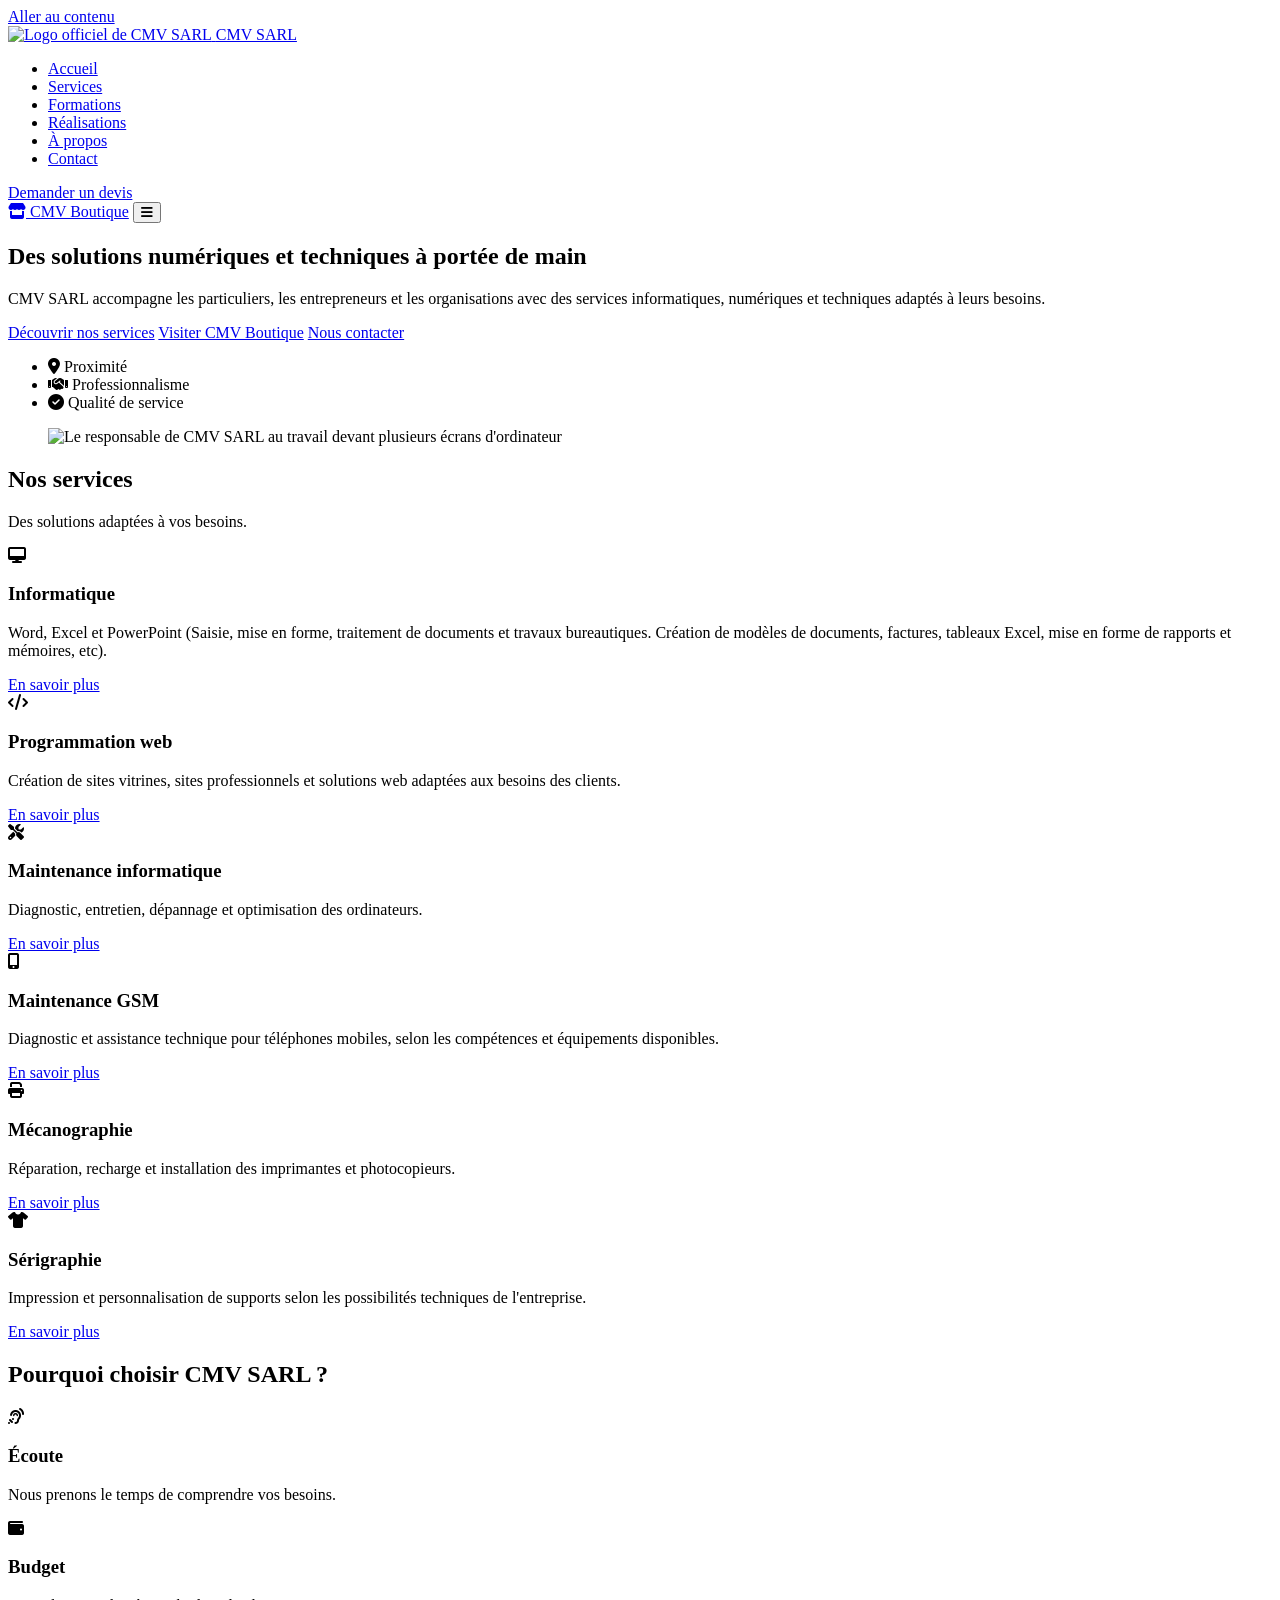
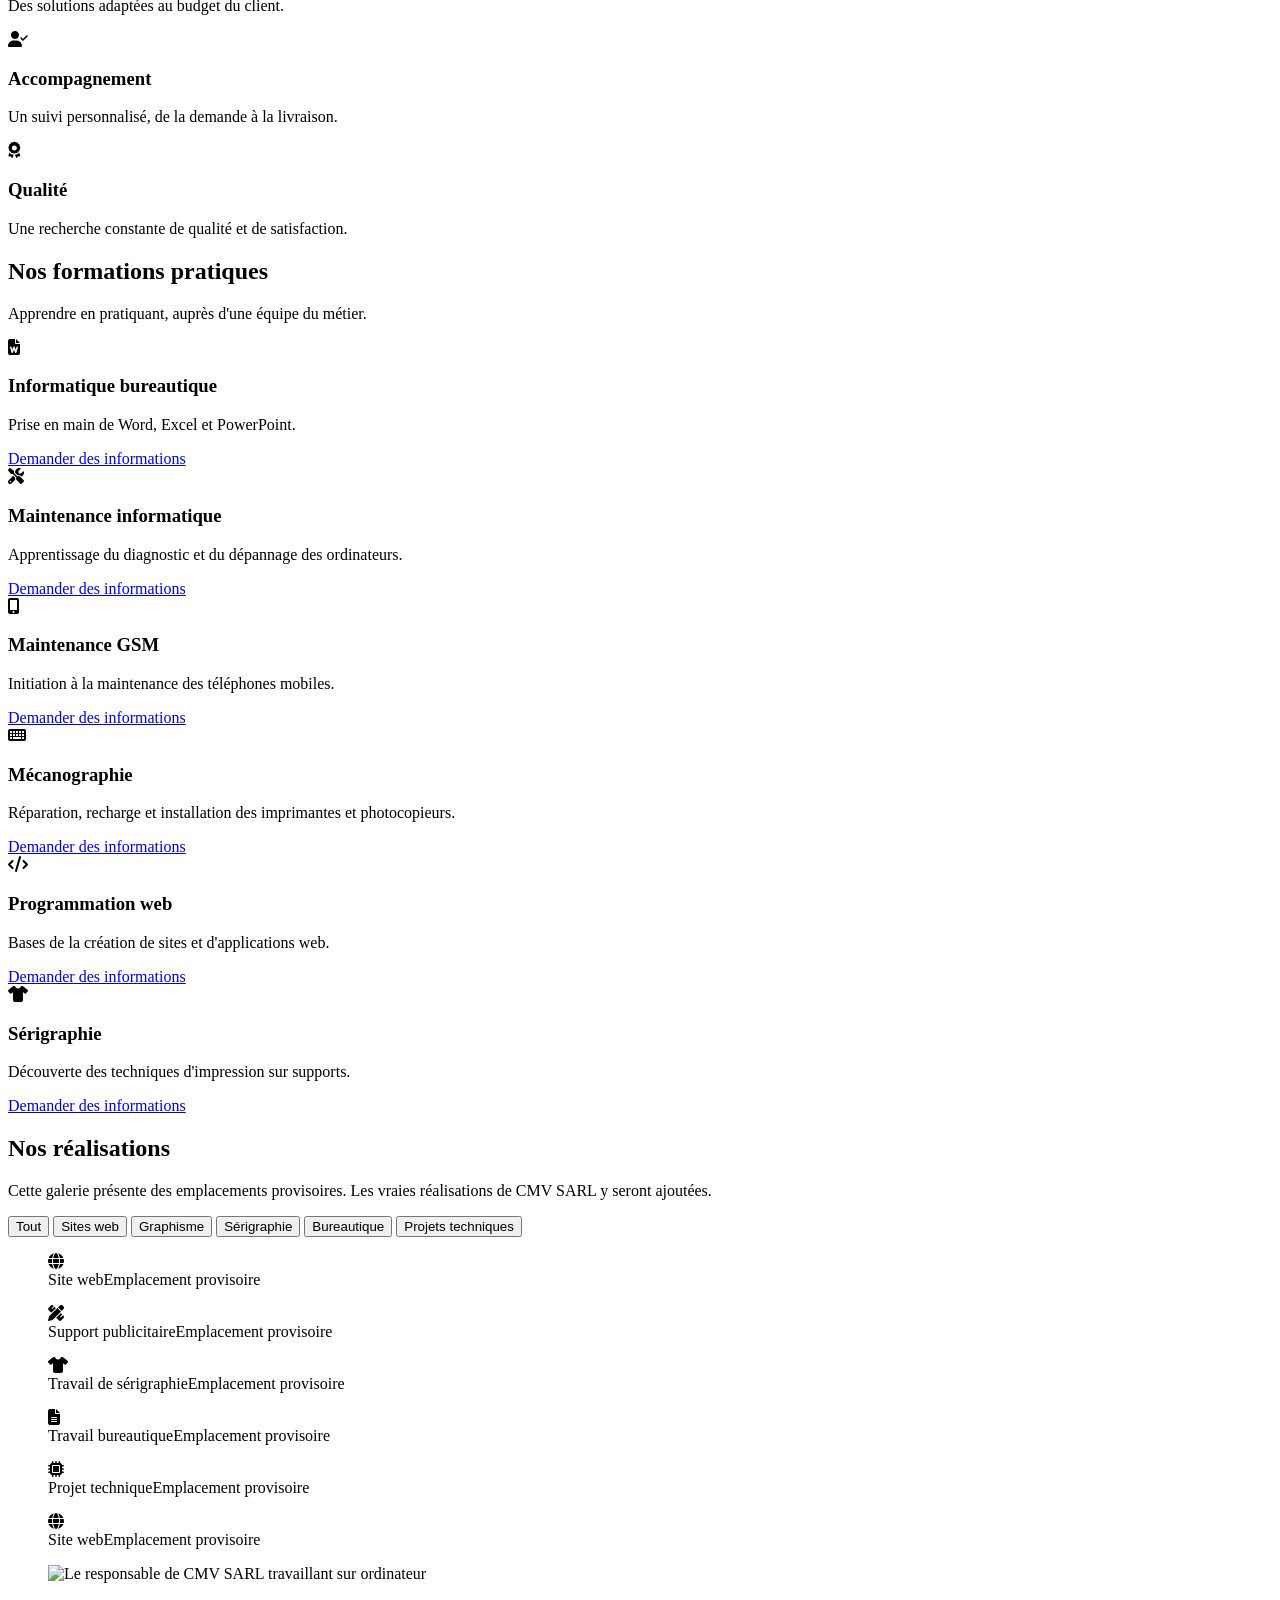
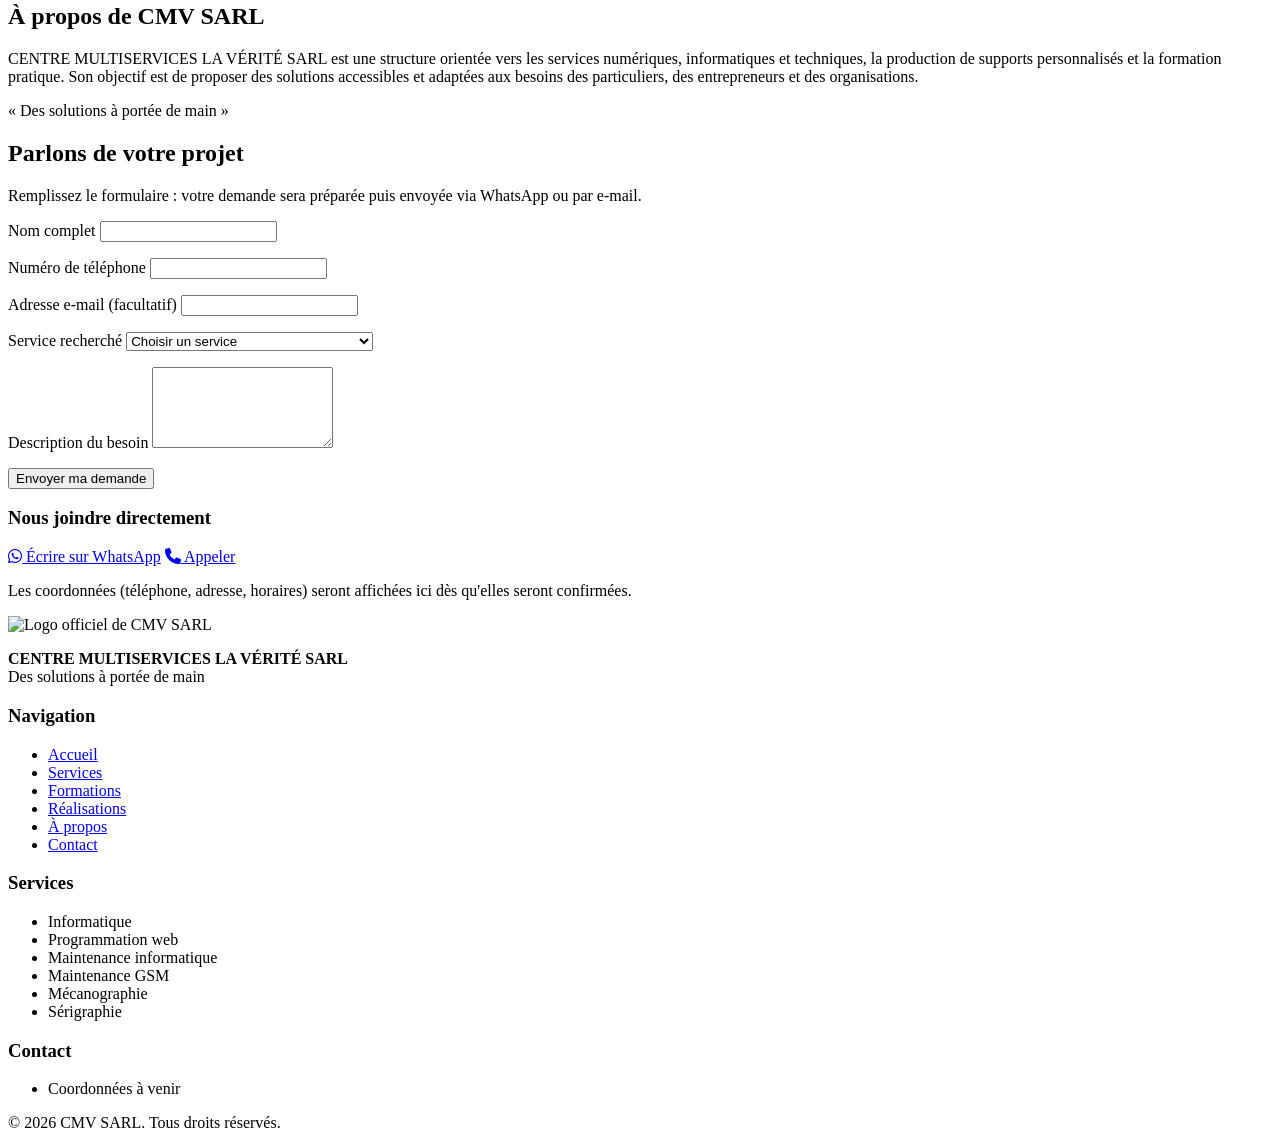
==== index.html @ c887f4c6 "Add files via upload" ====
<!DOCTYPE html>
<html lang="fr">
<head>
  <meta charset="UTF-8">
  <meta name="viewport" content="width=device-width, initial-scale=1">
  <title>CMV SARL – Services informatiques, numériques et formations pratiques</title>
  <meta name="description" content="CENTRE MULTISERVICES LA VÉRITÉ SARL (CMV SARL) : informatique, programmation web, maintenance informatique et GSM, mécanographie, sérigraphie et formations pratiques. Des solutions à portée de main.">
  <meta name="theme-color" content="#0b2a6f">
  <link rel="icon" type="image/png" href="assets/images/favicon.png">
  <link rel="preconnect" href="https://fonts.googleapis.com">
  <link rel="preconnect" href="https://fonts.gstatic.com" crossorigin>
  <link href="https://fonts.googleapis.com/css2?family=Poppins:wght@400;500;600;700&display=swap" rel="stylesheet">
  <link rel="stylesheet" href="https://cdnjs.cloudflare.com/ajax/libs/font-awesome/6.5.1/css/all.min.css">
  <link rel="stylesheet" href="assets/css/style.css">
</head>
<body>
  <a class="skip" href="#contenu">Aller au contenu</a>

  <header class="site-header" id="haut">
    <div class="container header-inner">
      <a class="brand" href="#accueil" aria-label="CMV SARL – Accueil">
        <img src="assets/images/logo-cmv-sarl-320.png" width="48" height="48" alt="Logo officiel de CMV SARL">
        <span>CMV SARL</span>
      </a>
      <nav id="nav" class="nav" aria-label="Navigation principale">
        <ul>
          <li><a href="#accueil">Accueil</a></li>
          <li><a href="#services">Services</a></li>
          <li><a href="#formations">Formations</a></li>
          <li><a href="#realisations">Réalisations</a></li>
          <li><a href="#apropos">À propos</a></li>
          <li><a href="#contact">Contact</a></li>
        </ul>
        <a class="btn btn-gold nav-cta" href="#contact" data-service="Autre">Demander un devis</a>
      </nav>
      <a class="btn btn-gold btn-boutique" href="boutique.html"><i class="fa-solid fa-store" aria-hidden="true"></i> CMV Boutique</a>
      <button class="menu-toggle" id="menuToggle" aria-expanded="false" aria-controls="nav" aria-label="Ouvrir le menu">
        <i class="fa-solid fa-bars" aria-hidden="true"></i>
      </button>
    </div>
  </header>

  <main id="contenu">
    <!-- ACCUEIL -->
    <section class="hero" id="accueil">
      <div class="container hero-grid">
        <div class="hero-text">
          <h1>Des solutions numériques et techniques à portée de main</h1>
          <p class="lead">CMV SARL accompagne les particuliers, les entrepreneurs et les organisations avec des services informatiques, numériques et techniques adaptés à leurs besoins.</p>
          <div class="btn-row">
            <a class="btn btn-gold" href="#services">Découvrir nos services</a>
            <a class="btn btn-outline-light" href="boutique.html">Visiter CMV Boutique</a>
            <a class="btn btn-outline-light" href="#contact">Nous contacter</a>
          </div>
          <ul class="hero-points">
            <li><i class="fa-solid fa-location-dot" aria-hidden="true"></i> Proximité</li>
            <li><i class="fa-solid fa-handshake" aria-hidden="true"></i> Professionnalisme</li>
            <li><i class="fa-solid fa-circle-check" aria-hidden="true"></i> Qualité de service</li>
          </ul>
        </div>
        <figure class="hero-photo">
          <img src="assets/images/responsable-cmv-sarl.jpg" width="2048" height="1184" alt="Le responsable de CMV SARL au travail devant plusieurs écrans d'ordinateur">
        </figure>
      </div>
    </section>

    <!-- SERVICES -->
    <section class="section" id="services">
      <div class="container">
        <div class="section-head">
          <h2>Nos services</h2>
          <p>Des solutions adaptées à vos besoins.</p>
        </div>
        <div class="grid grid-3">
          <article class="card">
            <i class="fa-solid fa-desktop icon" aria-hidden="true"></i>
            <h3>Informatique</h3>
            <p>Word, Excel et PowerPoint (Saisie, mise en forme, traitement de documents et travaux bureautiques. Création de modèles de documents, factures, tableaux Excel, mise en forme de rapports et mémoires, etc).</p>
            <a class="more" href="#contact" data-service="Informatique">En savoir plus</a>
          </article>
          <article class="card">
            <i class="fa-solid fa-code icon" aria-hidden="true"></i>
            <h3>Programmation web</h3>
            <p>Création de sites vitrines, sites professionnels et solutions web adaptées aux besoins des clients.</p>
            <a class="more" href="#contact" data-service="Programmation web">En savoir plus</a>
          </article>
          <article class="card">
            <i class="fa-solid fa-screwdriver-wrench icon" aria-hidden="true"></i>
            <h3>Maintenance informatique</h3>
            <p>Diagnostic, entretien, dépannage et optimisation des ordinateurs.</p>
            <a class="more" href="#contact" data-service="Maintenance informatique">En savoir plus</a>
          </article>
          <article class="card">
            <i class="fa-solid fa-mobile-screen-button icon" aria-hidden="true"></i>
            <h3>Maintenance GSM</h3>
            <p>Diagnostic et assistance technique pour téléphones mobiles, selon les compétences et équipements disponibles.</p>
            <a class="more" href="#contact" data-service="Maintenance GSM">En savoir plus</a>
          </article>
          <article class="card">
            <i class="fa-solid fa-print icon" aria-hidden="true"></i>
            <h3>Mécanographie</h3>
            <p>Réparation, recharge et installation des imprimantes et photocopieurs.</p>
            <a class="more" href="#contact" data-service="Mécanographie">En savoir plus</a>
          </article>
          <article class="card">
            <i class="fa-solid fa-shirt icon" aria-hidden="true"></i>
            <h3>Sérigraphie</h3>
            <p>Impression et personnalisation de supports selon les possibilités techniques de l'entreprise.</p>
            <a class="more" href="#contact" data-service="Sérigraphie">En savoir plus</a>
          </article>
        </div>
      </div>
    </section>

    <!-- POURQUOI -->
    <section class="section section-navy" id="pourquoi">
      <div class="container">
        <div class="section-head">
          <h2>Pourquoi choisir CMV SARL ?</h2>
        </div>
        <div class="grid grid-4">
          <div class="why"><i class="fa-solid fa-ear-listen" aria-hidden="true"></i><h3>Écoute</h3><p>Nous prenons le temps de comprendre vos besoins.</p></div>
          <div class="why"><i class="fa-solid fa-wallet" aria-hidden="true"></i><h3>Budget</h3><p>Des solutions adaptées au budget du client.</p></div>
          <div class="why"><i class="fa-solid fa-user-check" aria-hidden="true"></i><h3>Accompagnement</h3><p>Un suivi personnalisé, de la demande à la livraison.</p></div>
          <div class="why"><i class="fa-solid fa-award" aria-hidden="true"></i><h3>Qualité</h3><p>Une recherche constante de qualité et de satisfaction.</p></div>
        </div>
      </div>
    </section>

    <!-- FORMATIONS -->
    <section class="section" id="formations">
      <div class="container">
        <div class="section-head">
          <h2>Nos formations pratiques</h2>
          <p>Apprendre en pratiquant, auprès d'une équipe du métier.</p>
        </div>
        <div class="grid grid-3">
          <article class="card card-line">
            <i class="fa-solid fa-file-word icon" aria-hidden="true"></i>
            <h3>Informatique bureautique</h3>
            <p>Prise en main de Word, Excel et PowerPoint.</p>
            <a class="btn btn-sm" href="#contact" data-service="Formation : Informatique bureautique">Demander des informations</a>
          </article>
          <article class="card card-line">
            <i class="fa-solid fa-screwdriver-wrench icon" aria-hidden="true"></i>
            <h3>Maintenance informatique</h3>
            <p>Apprentissage du diagnostic et du dépannage des ordinateurs.</p>
            <a class="btn btn-sm" href="#contact" data-service="Formation : Maintenance informatique">Demander des informations</a>
          </article>
          <article class="card card-line">
            <i class="fa-solid fa-mobile-screen-button icon" aria-hidden="true"></i>
            <h3>Maintenance GSM</h3>
            <p>Initiation à la maintenance des téléphones mobiles.</p>
            <a class="btn btn-sm" href="#contact" data-service="Formation : Maintenance GSM">Demander des informations</a>
          </article>
          <article class="card card-line">
            <i class="fa-solid fa-keyboard icon" aria-hidden="true"></i>
            <h3>Mécanographie</h3>
            <p>Réparation, recharge et installation des imprimantes et photocopieurs.</p>
            <a class="btn btn-sm" href="#contact" data-service="Formation : Mécanographie">Demander des informations</a>
          </article>
          <article class="card card-line">
            <i class="fa-solid fa-code icon" aria-hidden="true"></i>
            <h3>Programmation web</h3>
            <p>Bases de la création de sites et d'applications web.</p>
            <a class="btn btn-sm" href="#contact" data-service="Formation : Programmation web">Demander des informations</a>
          </article>
          <article class="card card-line">
            <i class="fa-solid fa-shirt icon" aria-hidden="true"></i>
            <h3>Sérigraphie</h3>
            <p>Découverte des techniques d'impression sur supports.</p>
            <a class="btn btn-sm" href="#contact" data-service="Formation : Sérigraphie">Demander des informations</a>
          </article>
        </div>
      </div>
    </section>

    <!-- RÉALISATIONS -->
    <section class="section section-soft" id="realisations">
      <div class="container">
        <div class="section-head">
          <h2>Nos réalisations</h2>
          <p>Cette galerie présente des emplacements provisoires. Les vraies réalisations de CMV SARL y seront ajoutées.</p>
        </div>
        <div class="filters" role="group" aria-label="Filtrer les réalisations">
          <button class="filter is-active" data-filter="all" aria-pressed="true">Tout</button>
          <button class="filter" data-filter="web" aria-pressed="false">Sites web</button>
          <button class="filter" data-filter="graphisme" aria-pressed="false">Graphisme</button>
          <button class="filter" data-filter="serigraphie" aria-pressed="false">Sérigraphie</button>
          <button class="filter" data-filter="bureautique" aria-pressed="false">Bureautique</button>
          <button class="filter" data-filter="technique" aria-pressed="false">Projets techniques</button>
        </div>
        <div class="grid grid-3" id="gallery">
          <figure class="work" data-cat="web"><i class="fa-solid fa-globe" aria-hidden="true"></i><figcaption>Site web<span>Emplacement provisoire</span></figcaption></figure>
          <figure class="work" data-cat="graphisme"><i class="fa-solid fa-pen-ruler" aria-hidden="true"></i><figcaption>Support publicitaire<span>Emplacement provisoire</span></figcaption></figure>
          <figure class="work" data-cat="serigraphie"><i class="fa-solid fa-shirt" aria-hidden="true"></i><figcaption>Travail de sérigraphie<span>Emplacement provisoire</span></figcaption></figure>
          <figure class="work" data-cat="bureautique"><i class="fa-solid fa-file-lines" aria-hidden="true"></i><figcaption>Travail bureautique<span>Emplacement provisoire</span></figcaption></figure>
          <figure class="work" data-cat="technique"><i class="fa-solid fa-microchip" aria-hidden="true"></i><figcaption>Projet technique<span>Emplacement provisoire</span></figcaption></figure>
          <figure class="work" data-cat="web"><i class="fa-solid fa-globe" aria-hidden="true"></i><figcaption>Site web<span>Emplacement provisoire</span></figcaption></figure>
        </div>
      </div>
    </section>

    <!-- À PROPOS -->
    <section class="section" id="apropos">
      <div class="container about-grid">
        <figure class="about-photo">
          <img src="assets/images/responsable-cmv-sarl.jpg" width="2048" height="1184" loading="lazy" alt="Le responsable de CMV SARL travaillant sur ordinateur">
        </figure>
        <div>
          <h2>À propos de CMV SARL</h2>
          <p>CENTRE MULTISERVICES LA VÉRITÉ SARL est une structure orientée vers les services numériques, informatiques et techniques, la production de supports personnalisés et la formation pratique. Son objectif est de proposer des solutions accessibles et adaptées aux besoins des particuliers, des entrepreneurs et des organisations.</p>
          <p class="slogan">« Des solutions à portée de main »</p>
        </div>
      </div>
    </section>

    <!-- CONTACT -->
    <section class="section section-soft" id="contact">
      <div class="container">
        <div class="section-head">
          <h2>Parlons de votre projet</h2>
          <p>Remplissez le formulaire : votre demande sera préparée puis envoyée via WhatsApp ou par e-mail.</p>
        </div>
        <div class="contact-grid">
          <form id="contactForm" class="form" novalidate>
            <div class="field">
              <label for="nom">Nom complet</label>
              <input id="nom" name="nom" type="text" autocomplete="name" required>
              <p class="error" id="err-nom" role="alert"></p>
            </div>
            <div class="field">
              <label for="tel">Numéro de téléphone</label>
              <input id="tel" name="tel" type="tel" autocomplete="tel" inputmode="tel" required>
              <p class="error" id="err-tel" role="alert"></p>
            </div>
            <div class="field">
              <label for="email">Adresse e-mail (facultatif)</label>
              <input id="email" name="email" type="email" autocomplete="email">
              <p class="error" id="err-email" role="alert"></p>
            </div>
            <div class="field">
              <label for="service">Service recherché</label>
              <select id="service" name="service" required>
                <option value="">Choisir un service</option>
                <option>Informatique</option>
                <option>Programmation web</option>
                <option>Maintenance informatique</option>
                <option>Maintenance GSM</option>
                <option>Mécanographie</option>
                <option>Sérigraphie</option>
                <option>Formation : Informatique bureautique</option>
                <option>Formation : Maintenance informatique</option>
                <option>Formation : Maintenance GSM</option>
                <option>Formation : Mécanographie</option>
                <option>Formation : Programmation web</option>
                <option>Formation : Sérigraphie</option>
                <option>Boutique : question sur un produit</option>
                <option>Autre</option>
              </select>
              <p class="error" id="err-service" role="alert"></p>
            </div>
            <div class="field">
              <label for="besoin">Description du besoin</label>
              <textarea id="besoin" name="besoin" rows="5" required></textarea>
              <p class="error" id="err-besoin" role="alert"></p>
            </div>
            <button class="btn btn-gold" type="submit">Envoyer ma demande</button>
            <p class="form-status" id="formStatus" role="status" aria-live="polite"></p>
          </form>

          <aside class="contact-info">
            <h3>Nous joindre directement</h3>
            <a class="btn btn-whatsapp" id="whatsappBtn" href="#contact"><i class="fa-brands fa-whatsapp" aria-hidden="true"></i> Écrire sur WhatsApp</a>
            <a class="btn btn-outline" id="phoneBtn" href="#contact"><i class="fa-solid fa-phone" aria-hidden="true"></i> Appeler</a>
            <ul class="info-list" id="infoList">
              <li id="addressItem" hidden><i class="fa-solid fa-location-dot" aria-hidden="true"></i> <span></span></li>
              <li id="hoursItem" hidden><i class="fa-regular fa-clock" aria-hidden="true"></i> <span></span></li>
              <li id="emailItem" hidden><i class="fa-regular fa-envelope" aria-hidden="true"></i> <a href="#contact"></a></li>
            </ul>
            <p class="note" id="contactNote">Les coordonnées (téléphone, adresse, horaires) seront affichées ici dès qu'elles seront confirmées.</p>
          </aside>
        </div>
      </div>
    </section>
  </main>

  <footer class="site-footer">
    <div class="container footer-grid">
      <div class="footer-brand">
        <img src="assets/images/logo-cmv-sarl-320.png" width="96" height="96" loading="lazy" alt="Logo officiel de CMV SARL">
        <p><strong>CENTRE MULTISERVICES LA VÉRITÉ SARL</strong><br>Des solutions à portée de main</p>
      </div>
      <div>
        <h3>Navigation</h3>
        <ul>
          <li><a href="#accueil">Accueil</a></li>
          <li><a href="#services">Services</a></li>
          <li><a href="#formations">Formations</a></li>
          <li><a href="#realisations">Réalisations</a></li>
          <li><a href="#apropos">À propos</a></li>
          <li><a href="#contact">Contact</a></li>
        </ul>
      </div>
      <div>
        <h3>Services</h3>
        <ul>
          <li>Informatique</li>
          <li>Programmation web</li>
          <li>Maintenance informatique</li>
          <li>Maintenance GSM</li>
          <li>Mécanographie</li>
          <li>Sérigraphie</li>
        </ul>
      </div>
      <div>
        <h3>Contact</h3>
        <ul id="footerContact">
          <li>Coordonnées à venir</li>
        </ul>
        <div class="socials" id="socials"></div>
      </div>
    </div>
    <div class="container footer-bottom">
      <p>© <span id="year">2026</span> CMV SARL. Tous droits réservés.</p>
      <p class="legal" id="legalLinks"></p>
    </div>
  </footer>

  <script src="assets/js/config.js"></script>
  <script src="assets/js/main.js"></script>
</body>
</html>
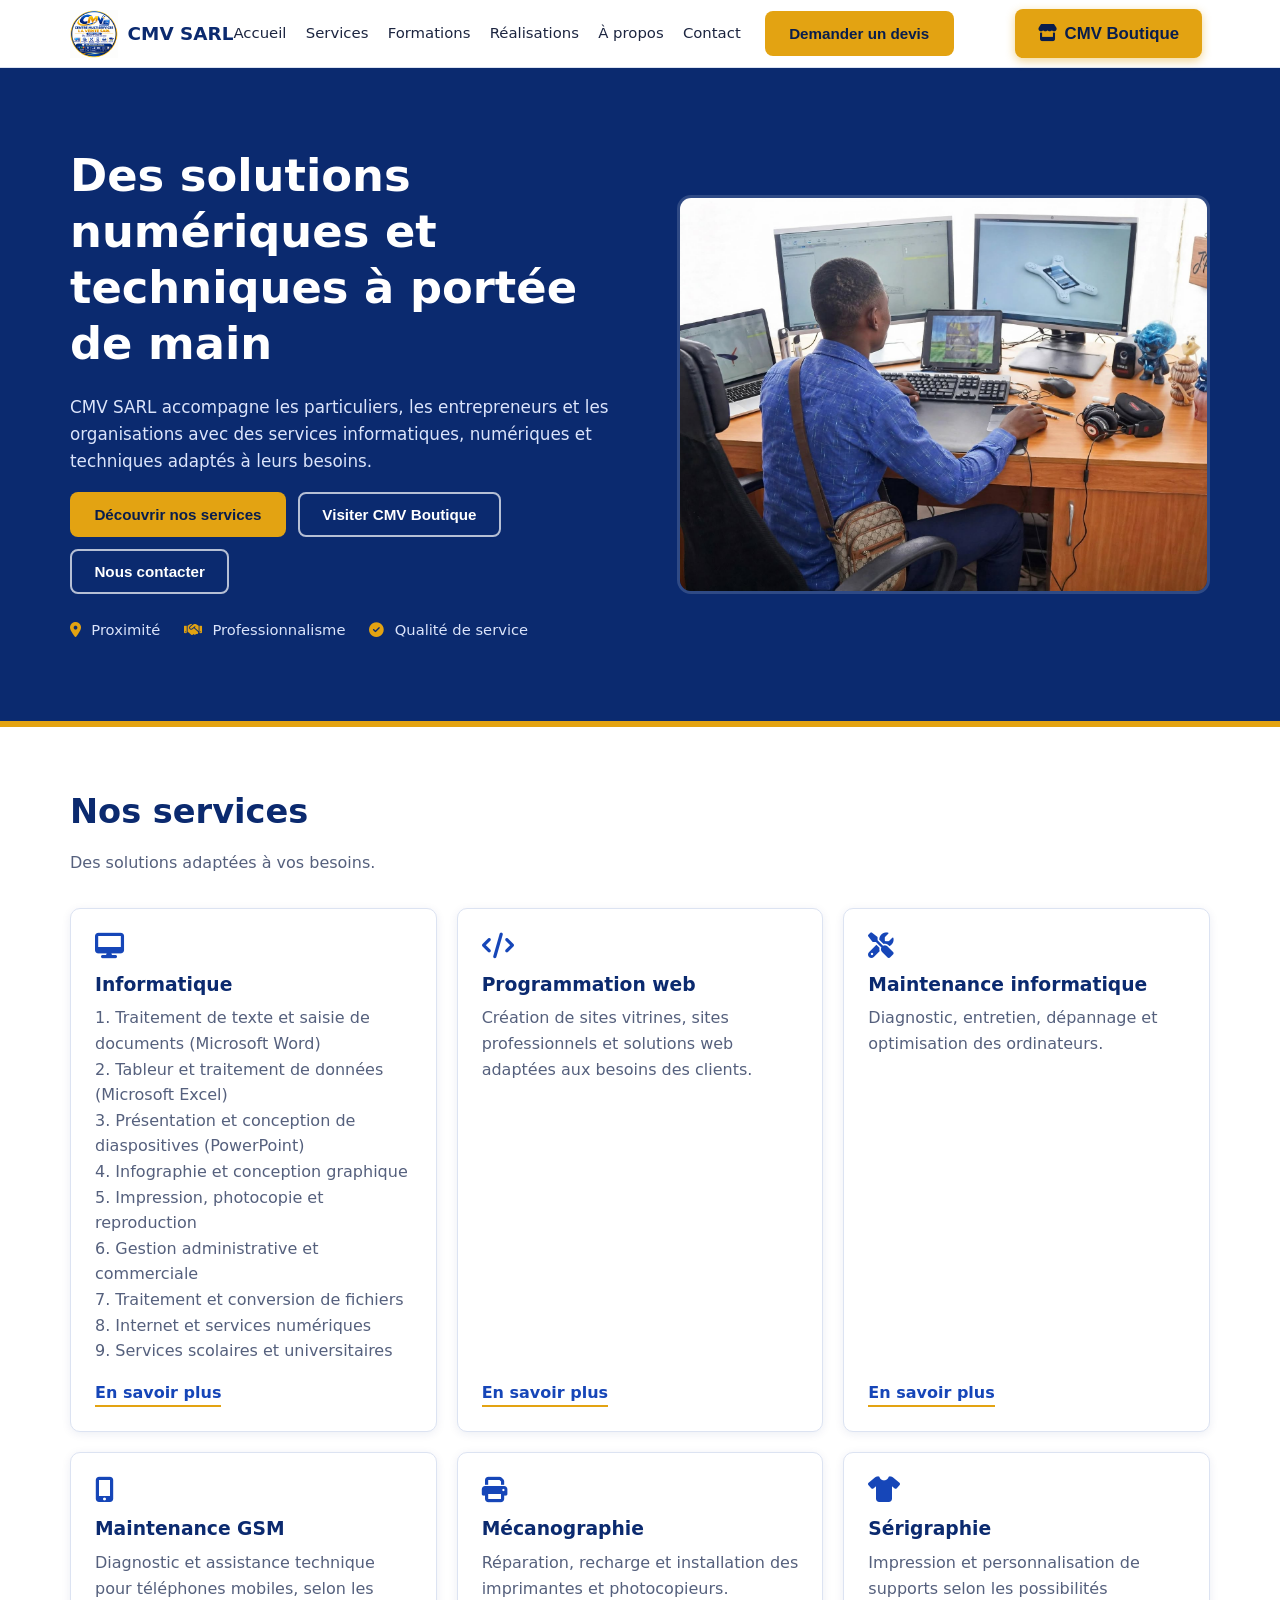
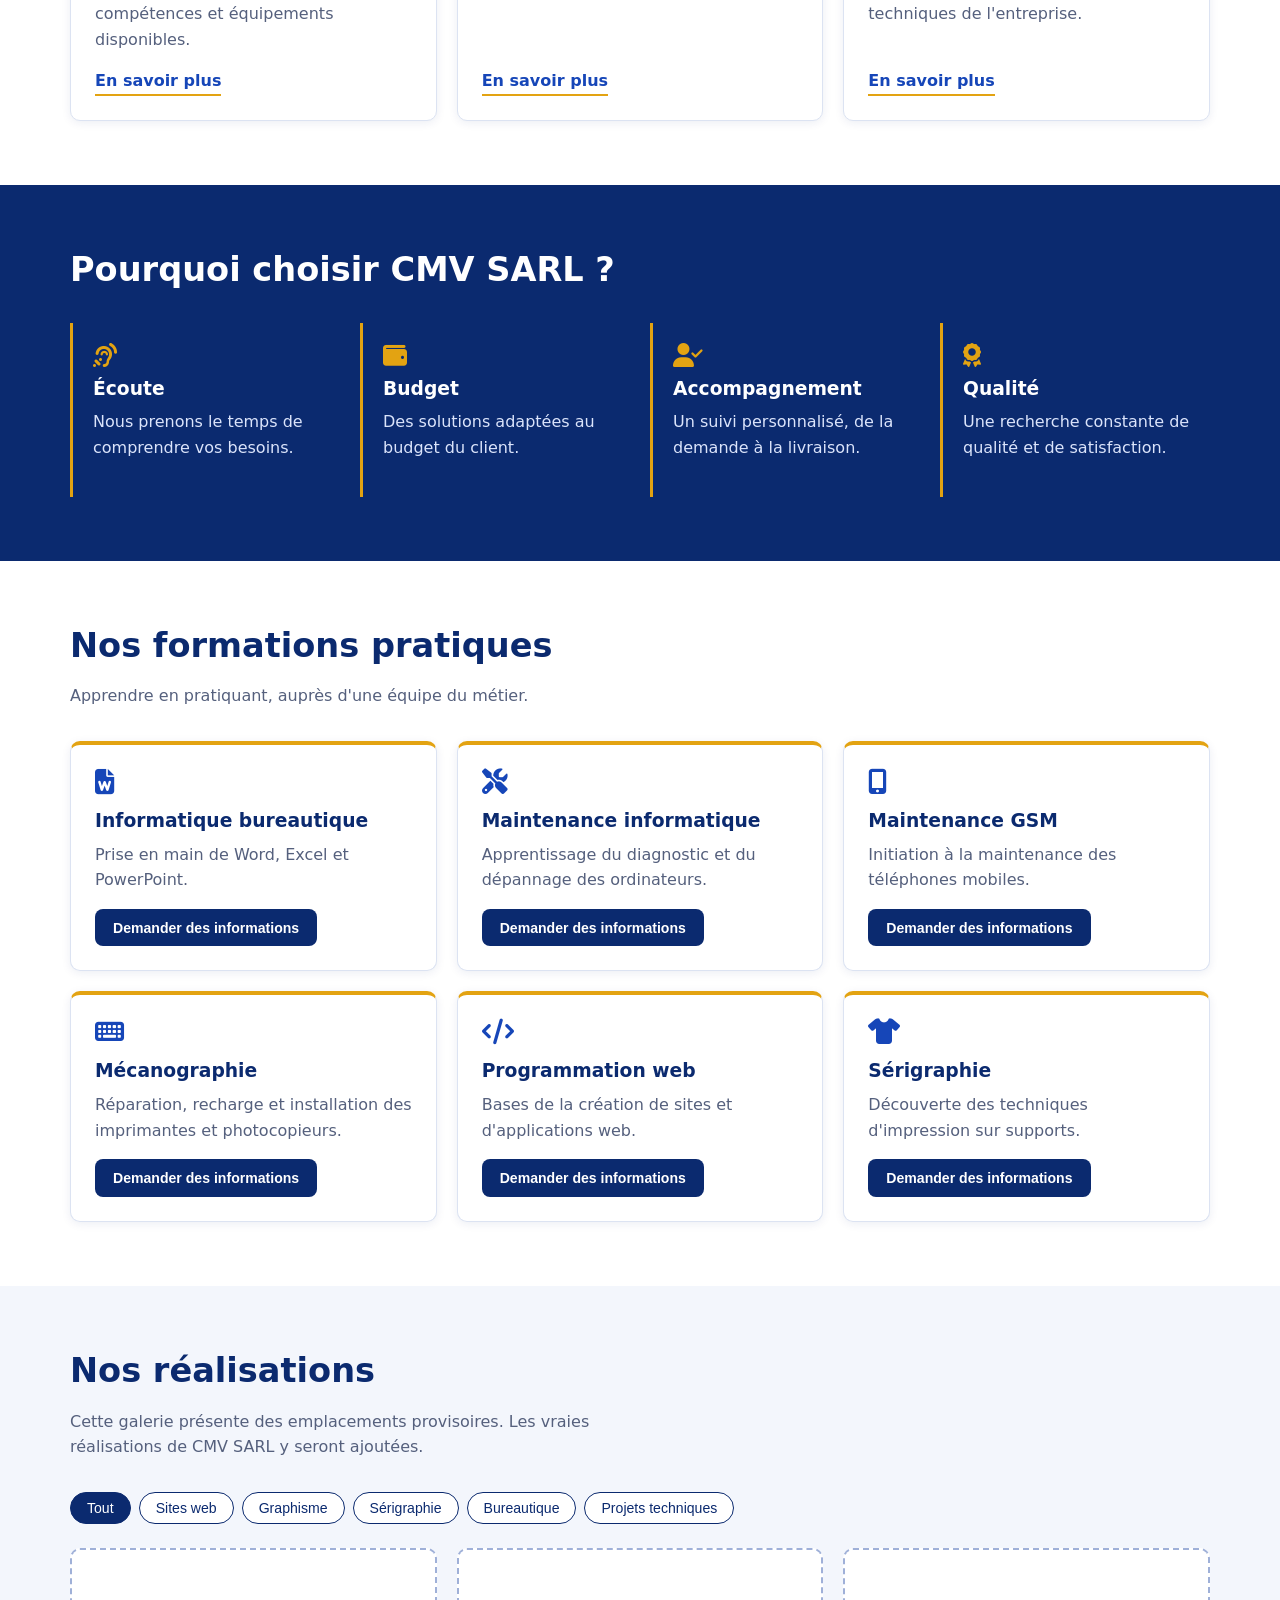
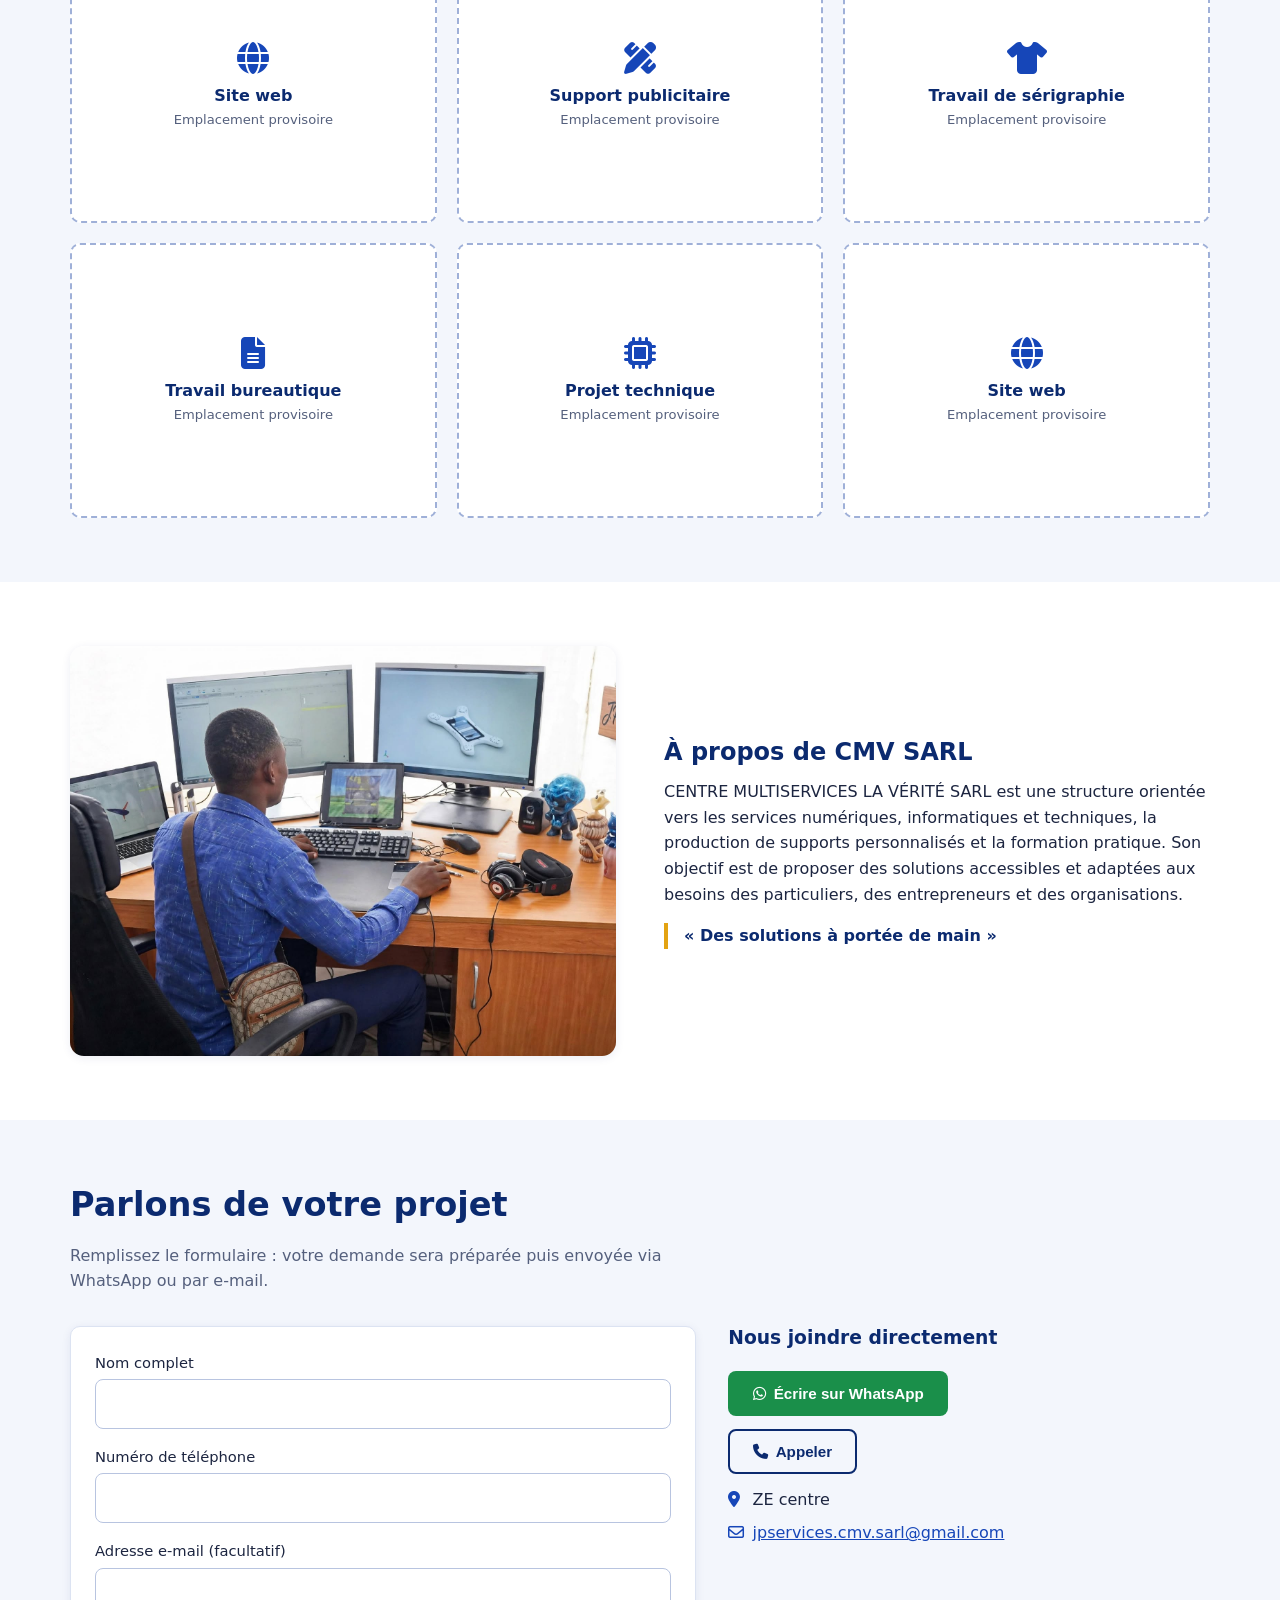
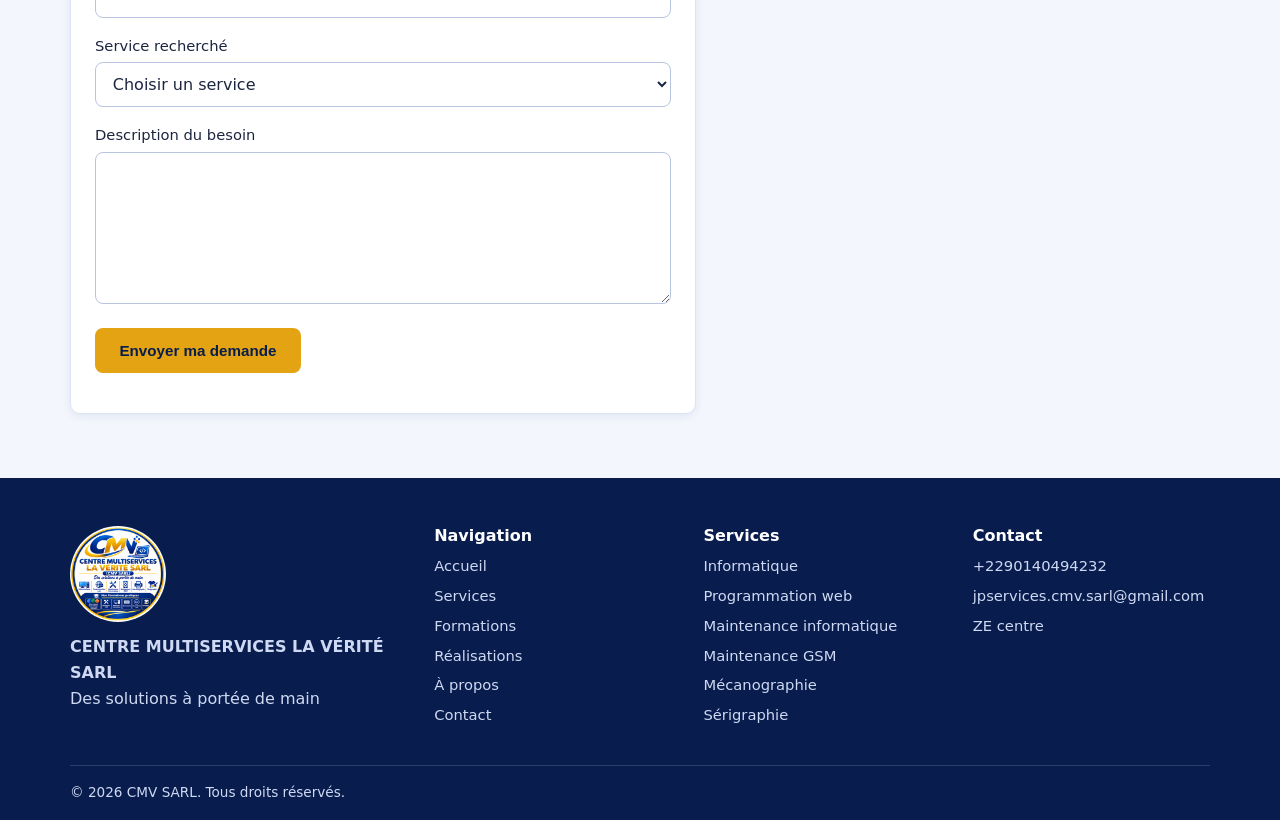
==== commit 72cf2213: "Update index.html" ====
--- a/index.html
+++ b/index.html
@@ -75,7 +75,15 @@
           <article class="card">
             <i class="fa-solid fa-desktop icon" aria-hidden="true"></i>
             <h3>Informatique</h3>
-            <p>Word, Excel et PowerPoint (Saisie, mise en forme, traitement de documents et travaux bureautiques. Création de modèles de documents, factures, tableaux Excel, mise en forme de rapports et mémoires, etc).</p>
+            <p> 1. Traitement de texte et saisie de documents (Microsoft Word) </br>
+			          2. Tableur et traitement de données (Microsoft Excel) </br>
+				        3. Présentation et conception de diaspositives (PowerPoint) </br>
+				        4. Infographie et conception graphique </br>
+				        5. Impression, photocopie et reproduction </br>
+			    	    6. Gestion administrative et commerciale </br>
+				        7. Traitement et conversion de fichiers </br>
+				        8. Internet et services numériques </br>
+				        9. Services scolaires et universitaires </br> </p>
             <a class="more" href="#contact" data-service="Informatique">En savoir plus</a>
           </article>
           <article class="card">
--- a/assets/css/style.css
+++ b/assets/css/style.css
@@ -0,0 +1,198 @@
+/* CMV SARL – feuille de style (mobile-first) */
+:root {
+  --navy: #0b2a6f;
+  --navy-dark: #081d4d;
+  --royal: #1646b8;
+  --gold: #e3a312;
+  --gold-dark: #c78c08;
+  --white: #fff;
+  --soft: #f3f6fc;
+  --text: #1c2540;
+  --muted: #55607d;
+  --line: #dce3f2;
+  --radius: 10px;
+  --shadow: 0 2px 10px rgba(11, 42, 111, .08);
+  --header-h: 68px;
+}
+
+*, *::before, *::after { box-sizing: border-box; }
+html { scroll-behavior: smooth; scroll-padding-top: var(--header-h); }
+body { margin: 0; font-family: 'Poppins', system-ui, sans-serif; color: var(--text); line-height: 1.6; background: var(--white); overflow-x: hidden; }
+img { max-width: 100%; height: auto; display: block; }
+a { color: var(--royal); }
+ul { margin: 0; padding: 0; list-style: none; }
+h1, h2, h3 { line-height: 1.25; margin: 0 0 .5em; color: var(--navy); }
+p { margin: 0 0 1em; }
+:focus-visible { outline: 3px solid var(--gold); outline-offset: 2px; }
+
+.container { width: min(1140px, 100% - 2rem); margin-inline: auto; }
+.skip { position: absolute; left: -999px; top: 0; background: var(--gold); color: var(--navy); padding: .5rem 1rem; z-index: 100; }
+.skip:focus { left: 0; }
+
+/* Boutons */
+.btn { display: inline-flex; align-items: center; justify-content: center; gap: .5rem; padding: .75rem 1.4rem; border-radius: 8px; font: 600 .95rem 'Poppins', sans-serif; text-decoration: none; border: 2px solid transparent; cursor: pointer; transition: background .2s, color .2s, border-color .2s; }
+.btn-gold { background: var(--gold); color: var(--navy-dark); }
+.btn-gold:hover { background: var(--gold-dark); }
+.btn-outline-light { border-color: rgba(255,255,255,.7); color: var(--white); }
+.btn-outline-light:hover { background: var(--white); color: var(--navy); }
+.btn-outline { border-color: var(--navy); color: var(--navy); }
+.btn-outline:hover { background: var(--navy); color: var(--white); }
+.btn-whatsapp { background: #1a8f4a; color: var(--white); }
+.btn-whatsapp:hover { background: #147a3e; }
+.btn-sm { background: var(--navy); color: var(--white); padding: .55rem 1rem; font-size: .88rem; }
+.btn-sm:hover { background: var(--royal); }
+.btn-row { display: flex; flex-wrap: wrap; gap: .75rem; }
+
+/* En-tête */
+.site-header { position: sticky; top: 0; z-index: 50; background: var(--white); border-bottom: 1px solid var(--line); height: var(--header-h); }
+.header-inner { display: flex; align-items: center; justify-content: space-between; height: 100%; }
+.brand { display: flex; align-items: center; gap: .6rem; text-decoration: none; color: var(--navy); font-weight: 700; font-size: 1.15rem; }
+.brand img { width: 48px; height: 48px; }
+.menu-toggle { background: none; border: 0; font-size: 1.5rem; color: var(--navy); padding: .5rem; cursor: pointer; }
+.nav { position: absolute; top: var(--header-h); left: 0; right: 0; background: var(--white); border-bottom: 1px solid var(--line); padding: 1rem; display: none; flex-direction: column; gap: 1rem; box-shadow: var(--shadow); }
+.nav.is-open { display: flex; }
+.nav ul { display: flex; flex-direction: column; }
+.nav li a { display: block; padding: .6rem .25rem; text-decoration: none; color: var(--text); font-weight: 500; }
+.nav li a:hover, .nav li a.is-current { color: var(--royal); }
+
+/* Hero */
+.hero { background: var(--navy); color: var(--white); padding: 3rem 0; border-bottom: 6px solid var(--gold); }
+.hero-grid { display: grid; gap: 2rem; align-items: center; }
+.hero h1 { color: var(--white); font-size: clamp(1.8rem, 5vw, 2.8rem); }
+.lead { color: #dbe4fb; font-size: 1.05rem; max-width: 56ch; }
+.hero-points { display: flex; flex-wrap: wrap; gap: .5rem 1.5rem; margin-top: 1.5rem; color: #dbe4fb; font-size: .92rem; }
+.hero-points i { color: var(--gold); margin-right: .35rem; }
+.hero-photo { margin: 0; }
+.hero-photo img { border-radius: 14px; width: 100%; aspect-ratio: 4 / 3; object-fit: cover; border: 3px solid rgba(255,255,255,.15); }
+
+/* Sections */
+.section { padding: 4rem 0; }
+.section-soft { background: var(--soft); }
+.section-navy { background: var(--navy); }
+.section-navy h2, .section-navy h3 { color: var(--white); }
+.section-navy p { color: #dbe4fb; }
+.section-head { margin-bottom: 2rem; max-width: 60ch; }
+.section-head h2 { font-size: clamp(1.5rem, 4vw, 2.1rem); }
+.section-head p { color: var(--muted); }
+.section-navy .section-head p { color: #dbe4fb; }
+
+.grid { display: grid; gap: 1.25rem; }
+
+/* Cartes */
+.card { background: var(--white); border: 1px solid var(--line); border-radius: var(--radius); padding: 1.5rem; box-shadow: var(--shadow); display: flex; flex-direction: column; align-items: flex-start; }
+.card p { color: var(--muted); flex: 1; }
+.card .icon { font-size: 1.6rem; color: var(--royal); margin-bottom: .9rem; }
+.card-line { border-top: 4px solid var(--gold); }
+.more { font-weight: 600; text-decoration: none; color: var(--royal); border-bottom: 2px solid var(--gold); }
+.more:hover { color: var(--navy); }
+
+.why { padding: 1.25rem; border-left: 3px solid var(--gold); }
+.why i { color: var(--gold); font-size: 1.5rem; margin-bottom: .6rem; }
+
+/* Portfolio */
+.filters { display: flex; flex-wrap: wrap; gap: .5rem; margin-bottom: 1.5rem; }
+.filter { font: 500 .88rem 'Poppins', sans-serif; padding: .45rem 1rem; border-radius: 999px; border: 1px solid var(--navy); background: var(--white); color: var(--navy); cursor: pointer; }
+.filter:hover { background: var(--soft); }
+.filter.is-active { background: var(--navy); color: var(--white); }
+.work { margin: 0; aspect-ratio: 4 / 3; border: 2px dashed #9fb0d8; border-radius: var(--radius); background: var(--white); display: flex; flex-direction: column; align-items: center; justify-content: center; text-align: center; color: var(--navy); }
+.work i { font-size: 2rem; color: var(--royal); margin-bottom: .6rem; }
+.work figcaption { font-weight: 600; }
+.work span { display: block; font-weight: 400; font-size: .82rem; color: var(--muted); }
+.work[hidden] { display: none; }
+
+/* À propos */
+.about-grid { display: grid; gap: 2rem; align-items: center; }
+.about-photo { margin: 0; }
+.about-photo img { border-radius: 14px; width: 100%; aspect-ratio: 4 / 3; object-fit: cover; box-shadow: var(--shadow); }
+.slogan { font-weight: 600; color: var(--navy); border-left: 4px solid var(--gold); padding-left: 1rem; }
+
+/* Contact */
+.contact-grid { display: grid; gap: 2rem; }
+.form { background: var(--white); border: 1px solid var(--line); border-radius: var(--radius); padding: 1.5rem; box-shadow: var(--shadow); }
+.field { margin-bottom: 1rem; }
+label { display: block; font-weight: 500; margin-bottom: .3rem; font-size: .92rem; }
+input, select, textarea { width: 100%; font: inherit; padding: .7rem .8rem; border: 1px solid #b8c4e0; border-radius: 8px; background: var(--white); color: var(--text); }
+input:focus, select:focus, textarea:focus { border-color: var(--royal); outline: 2px solid rgba(22,70,184,.25); }
+.field.invalid input, .field.invalid select, .field.invalid textarea { border-color: #b3261e; }
+.error { color: #b3261e; font-size: .84rem; margin: .3rem 0 0; min-height: 0; }
+.form-status { margin: 1rem 0 0; font-weight: 500; }
+.form-status.ok { color: #1a6b3a; }
+.contact-info { display: flex; flex-direction: column; gap: .8rem; align-items: flex-start; }
+.info-list li { margin-bottom: .5rem; }
+.info-list i { color: var(--royal); width: 1.2rem; }
+.note { color: var(--muted); font-size: .9rem; }
+
+/* Pied de page */
+.site-footer { background: var(--navy-dark); color: #cfd9f3; padding-top: 3rem; }
+.site-footer h3 { color: var(--white); font-size: 1rem; }
+.site-footer a { color: #cfd9f3; text-decoration: none; }
+.site-footer a:hover { color: var(--gold); }
+.site-footer li { margin-bottom: .4rem; font-size: .92rem; }
+.footer-grid { display: grid; gap: 2rem; padding-bottom: 2rem; }
+.footer-brand img { width: 96px; height: 96px; margin-bottom: .8rem; background: var(--white); border-radius: 50%; }
+.footer-bottom { border-top: 1px solid rgba(255,255,255,.15); padding: 1rem 0; display: flex; flex-wrap: wrap; justify-content: space-between; gap: .5rem; font-size: .85rem; }
+.footer-bottom p { margin: 0; }
+.socials { display: flex; gap: .8rem; font-size: 1.3rem; margin-top: .5rem; }
+
+/* Boutique */
+.product { background: var(--white); border: 1px solid var(--line); border-radius: var(--radius); overflow: hidden; display: flex; flex-direction: column; }
+.product-img { aspect-ratio: 4 / 3; background: var(--soft); display: grid; place-items: center; color: var(--royal); font-size: 2.2rem; position: relative; }
+.product-img img { width: 100%; height: 100%; object-fit: cover; }
+.badge { position: absolute; top: .6rem; left: .6rem; font-size: .75rem; font-weight: 600; background: var(--gold); color: var(--navy-dark); padding: .15rem .6rem; border-radius: 999px; }
+.badge.ex { background: var(--white); border: 1px dashed var(--muted); color: var(--muted); }
+.product-body { padding: 1rem 1.2rem 1.3rem; display: flex; flex-direction: column; gap: .3rem; flex: 1; }
+.product-body h3 { font-size: 1.05rem; margin: 0; }
+.product-body p { color: var(--muted); font-size: .9rem; margin: 0; flex: 1; }
+.price { font-weight: 700; color: var(--navy); font-size: 1.15rem; margin-top: .4rem; }
+.product .btn { margin-top: .6rem; }
+.shop-notes { margin-top: 1.5rem; display: grid; gap: .5rem; color: var(--muted); font-size: .92rem; }
+.shop-notes i { color: var(--royal); width: 1.3rem; }
+.empty { grid-column: 1 / -1; color: var(--muted); }
+.cart-fab { position: fixed; right: 1rem; bottom: 1rem; z-index: 60; background: var(--navy); color: var(--white); border: 0; border-radius: 999px; padding: .8rem 1.1rem; font: 600 1rem 'Poppins', sans-serif; cursor: pointer; box-shadow: 0 4px 14px rgba(0,0,0,.25); }
+.cart-fab:not([hidden]) { display: inline-flex; gap: .5rem; align-items: center; }
+.cart { width: min(480px, 100% - 1.5rem); border: 0; border-radius: 12px; padding: 1.2rem; }
+.cart::backdrop { background: rgba(8,29,77,.55); }
+.cart-head { display: flex; justify-content: space-between; align-items: center; }
+.cart-head h2 { margin: 0; font-size: 1.2rem; }
+.cart-head button { background: none; border: 0; font-size: 1.8rem; cursor: pointer; color: var(--navy); }
+#cartItems li { display: flex; justify-content: space-between; gap: .5rem; align-items: center; padding: .6rem 0; border-bottom: 1px solid var(--line); font-size: .92rem; }
+#cartItems button { border: 1px solid var(--line); background: var(--white); border-radius: 6px; width: 1.8rem; height: 1.8rem; cursor: pointer; }
+.cart-total { margin: 1rem 0; }
+
+/* Bouton CMV Boutique */
+.btn-boutique { margin-left: auto; margin-right: .5rem; font-size: 1.05rem; padding: .8rem 1.3rem; box-shadow: 0 3px 10px rgba(227,163,18,.45); }
+.shop-hero { padding: 3rem 0; }
+.shop-hero .lead { margin-bottom: 1.5rem; }
+@media (max-width: 420px) { .brand span { display: none; } .btn-boutique { padding: .7rem 1rem; } }
+
+/* Tablettes */
+@media (min-width: 640px) {
+  .grid-3 { grid-template-columns: repeat(2, 1fr); }
+  .grid-4 { grid-template-columns: repeat(2, 1fr); }
+  .footer-grid { grid-template-columns: 1fr 1fr; }
+}
+
+/* Ordinateurs */
+@media (min-width: 960px) {
+  .menu-toggle { display: none; }
+  .nav { position: static; display: flex; flex-direction: row; align-items: center; border: 0; box-shadow: none; padding: 0; gap: 1.5rem; }
+  .nav ul { flex-direction: row; gap: 1.2rem; }
+  .nav li a { padding: .4rem 0; font-size: .93rem; }
+  .hero { padding: 5rem 0; }
+  .hero-grid { grid-template-columns: 1.05fr 1fr; gap: 3rem; }
+  .grid-3 { grid-template-columns: repeat(3, 1fr); }
+  .grid-4 { grid-template-columns: repeat(4, 1fr); }
+  .about-grid { grid-template-columns: 1fr 1fr; gap: 3rem; }
+  .contact-grid { grid-template-columns: 1.3fr 1fr; }
+  .footer-grid { grid-template-columns: 1.4fr 1fr 1fr 1fr; }
+}
+
+/* Apparition discrète des sections */
+.reveal { opacity: 0; transform: translateY(12px); transition: opacity .5s, transform .5s; }
+.reveal.is-visible { opacity: 1; transform: none; }
+
+@media (prefers-reduced-motion: reduce) {
+  html { scroll-behavior: auto; }
+  *, *::before, *::after { transition: none !important; animation: none !important; }
+  .reveal { opacity: 1; transform: none; }
+}
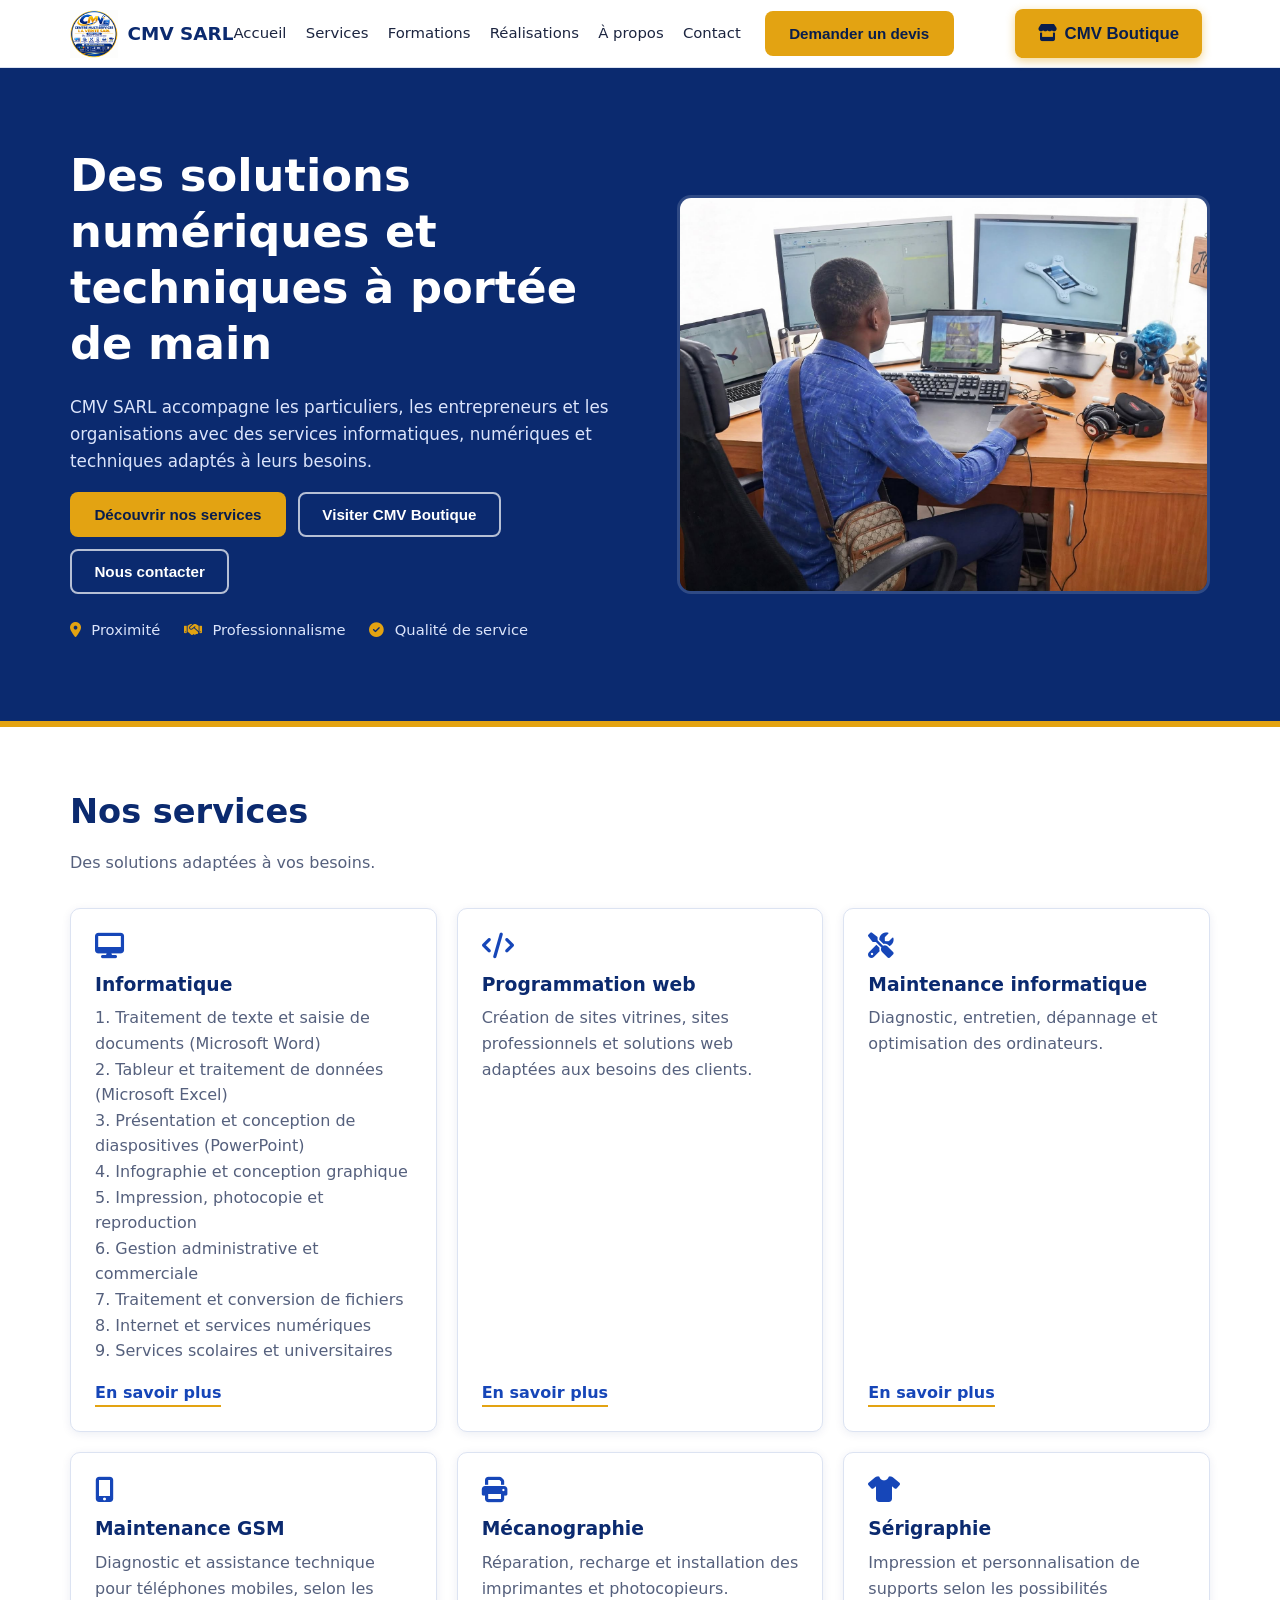
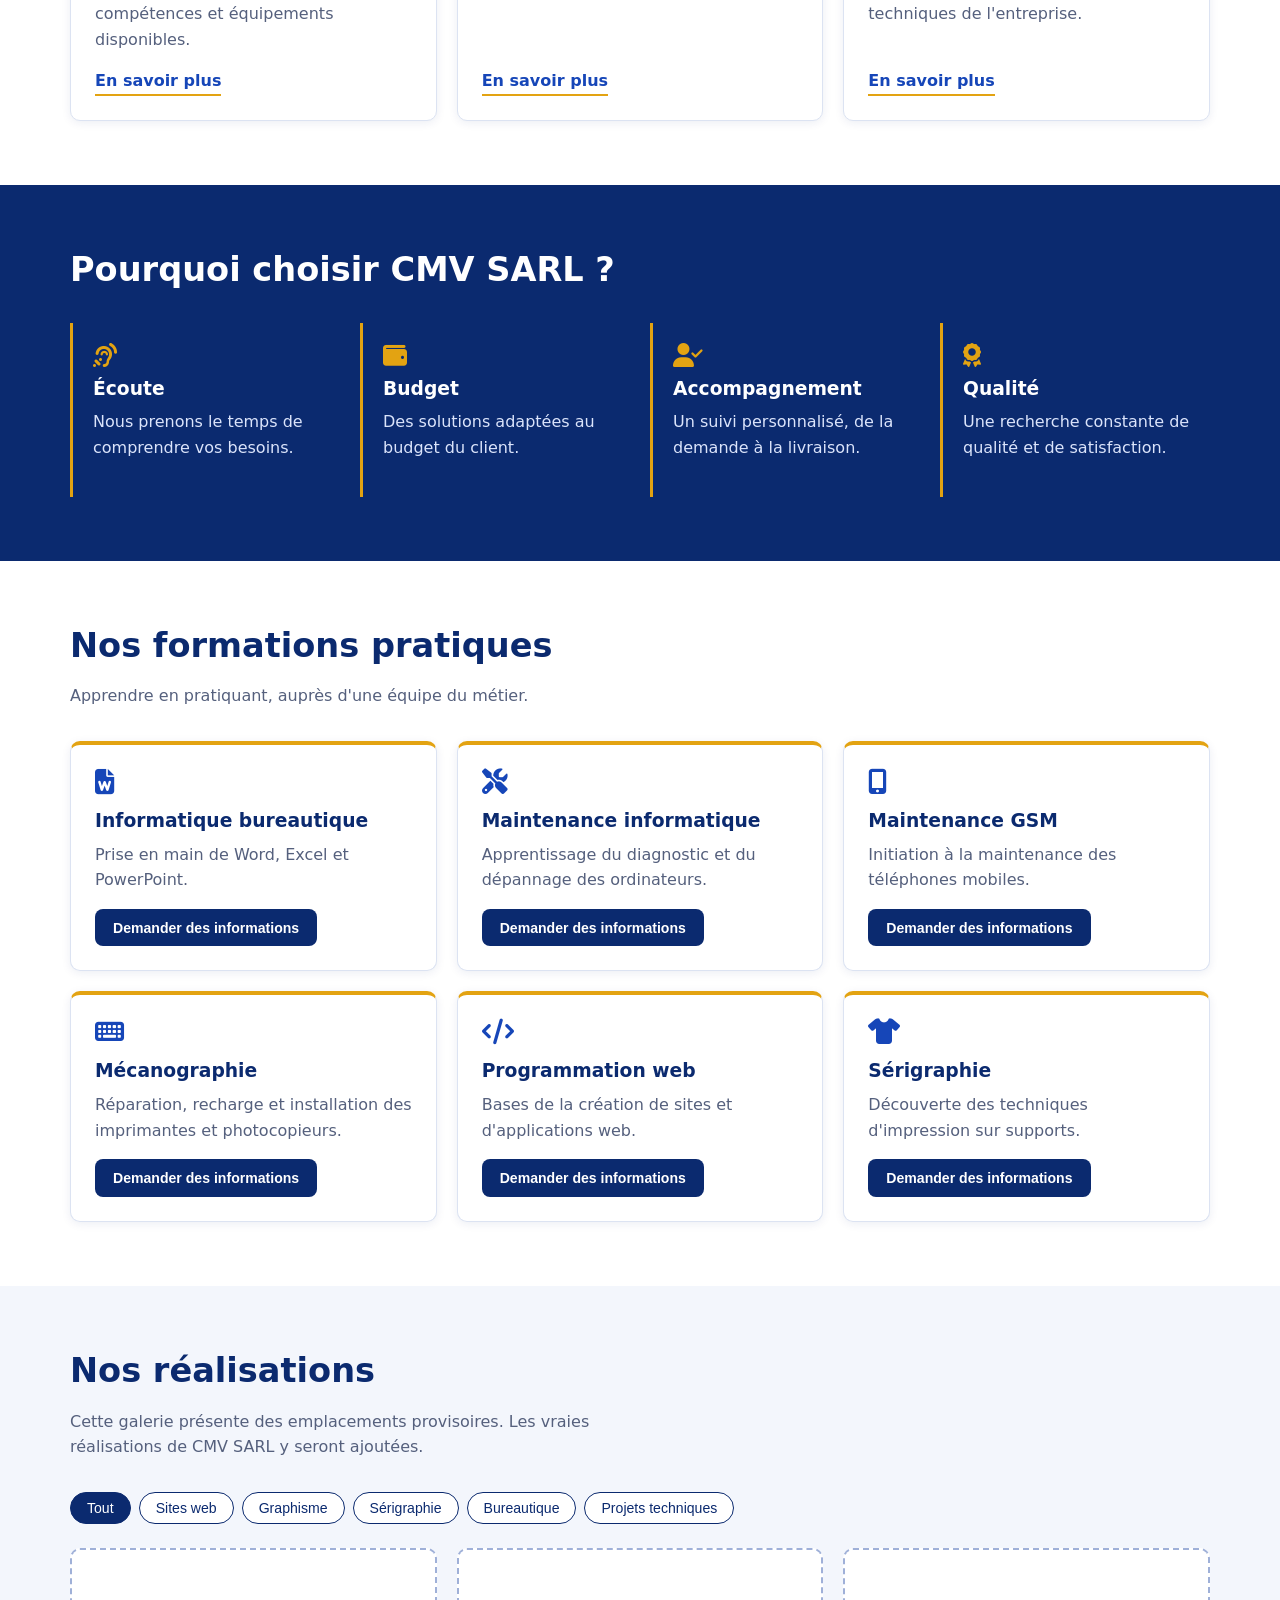
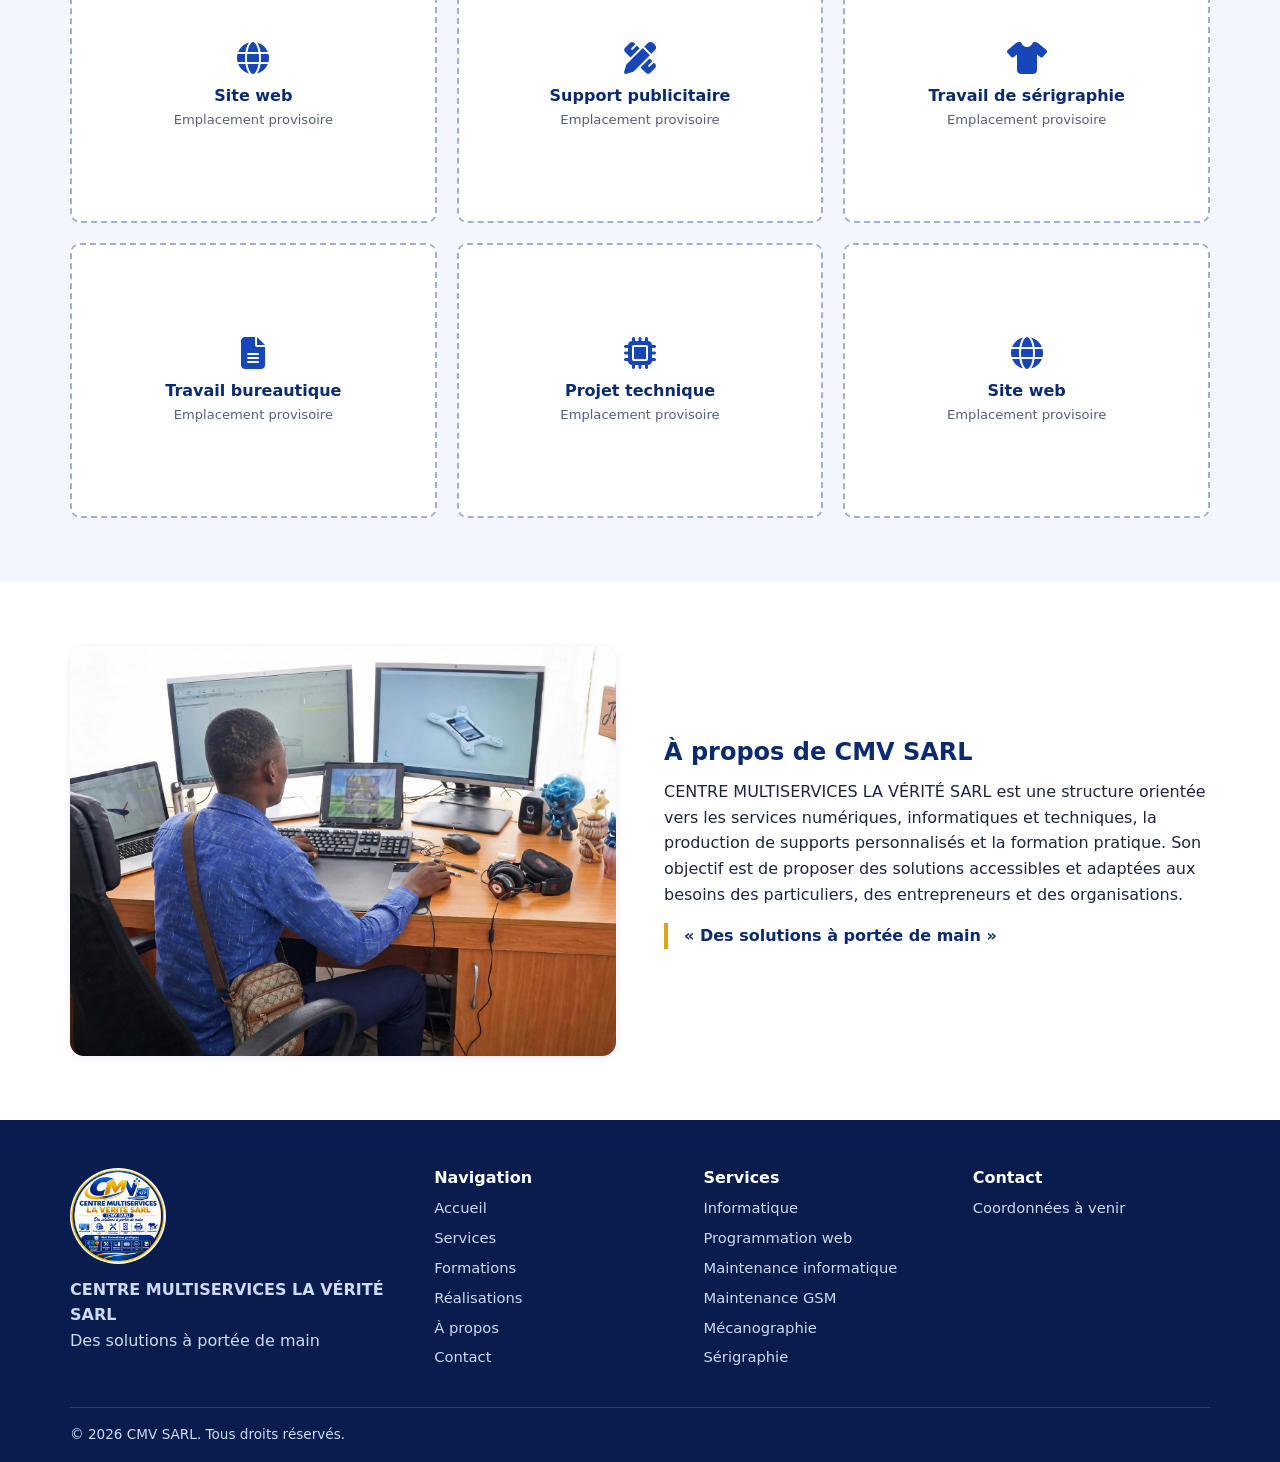
==== commit 944de692: "Update index.html" ====
--- a/index.html
+++ b/index.html
@@ -29,9 +29,9 @@
           <li><a href="#formations">Formations</a></li>
           <li><a href="#realisations">Réalisations</a></li>
           <li><a href="#apropos">À propos</a></li>
-          <li><a href="#contact">Contact</a></li>
-        </ul>
-        <a class="btn btn-gold nav-cta" href="#contact" data-service="Autre">Demander un devis</a>
+          <li><a href="contact.html">Contact</a></li>
+        </ul>
+        <a class="btn btn-gold nav-cta" href="contact.html" data-service="Autre">Demander un devis</a>
       </nav>
       <a class="btn btn-gold btn-boutique" href="boutique.html"><i class="fa-solid fa-store" aria-hidden="true"></i> CMV Boutique</a>
       <button class="menu-toggle" id="menuToggle" aria-expanded="false" aria-controls="nav" aria-label="Ouvrir le menu">
@@ -50,7 +50,7 @@
           <div class="btn-row">
             <a class="btn btn-gold" href="#services">Découvrir nos services</a>
             <a class="btn btn-outline-light" href="boutique.html">Visiter CMV Boutique</a>
-            <a class="btn btn-outline-light" href="#contact">Nous contacter</a>
+            <a class="btn btn-outline-light" href="contact.html">Nous contacter</a>
           </div>
           <ul class="hero-points">
             <li><i class="fa-solid fa-location-dot" aria-hidden="true"></i> Proximité</li>
@@ -84,37 +84,37 @@
 				        7. Traitement et conversion de fichiers </br>
 				        8. Internet et services numériques </br>
 				        9. Services scolaires et universitaires </br> </p>
-            <a class="more" href="#contact" data-service="Informatique">En savoir plus</a>
+            <a class="more" href="informatique.html">En savoir plus</a>
           </article>
           <article class="card">
             <i class="fa-solid fa-code icon" aria-hidden="true"></i>
             <h3>Programmation web</h3>
             <p>Création de sites vitrines, sites professionnels et solutions web adaptées aux besoins des clients.</p>
-            <a class="more" href="#contact" data-service="Programmation web">En savoir plus</a>
+            <a class="more" href="contact.html" data-service="Programmation web">En savoir plus</a>
           </article>
           <article class="card">
             <i class="fa-solid fa-screwdriver-wrench icon" aria-hidden="true"></i>
             <h3>Maintenance informatique</h3>
             <p>Diagnostic, entretien, dépannage et optimisation des ordinateurs.</p>
-            <a class="more" href="#contact" data-service="Maintenance informatique">En savoir plus</a>
+            <a class="more" href="contact.html" data-service="Maintenance informatique">En savoir plus</a>
           </article>
           <article class="card">
             <i class="fa-solid fa-mobile-screen-button icon" aria-hidden="true"></i>
             <h3>Maintenance GSM</h3>
             <p>Diagnostic et assistance technique pour téléphones mobiles, selon les compétences et équipements disponibles.</p>
-            <a class="more" href="#contact" data-service="Maintenance GSM">En savoir plus</a>
+            <a class="more" href="contact.html" data-service="Maintenance GSM">En savoir plus</a>
           </article>
           <article class="card">
             <i class="fa-solid fa-print icon" aria-hidden="true"></i>
             <h3>Mécanographie</h3>
             <p>Réparation, recharge et installation des imprimantes et photocopieurs.</p>
-            <a class="more" href="#contact" data-service="Mécanographie">En savoir plus</a>
+            <a class="more" href="contact.html" data-service="Mécanographie">En savoir plus</a>
           </article>
           <article class="card">
             <i class="fa-solid fa-shirt icon" aria-hidden="true"></i>
             <h3>Sérigraphie</h3>
             <p>Impression et personnalisation de supports selon les possibilités techniques de l'entreprise.</p>
-            <a class="more" href="#contact" data-service="Sérigraphie">En savoir plus</a>
+            <a class="more" href="contact.html" data-service="Sérigraphie">En savoir plus</a>
           </article>
         </div>
       </div>
@@ -147,37 +147,37 @@
             <i class="fa-solid fa-file-word icon" aria-hidden="true"></i>
             <h3>Informatique bureautique</h3>
             <p>Prise en main de Word, Excel et PowerPoint.</p>
-            <a class="btn btn-sm" href="#contact" data-service="Formation : Informatique bureautique">Demander des informations</a>
+            <a class="btn btn-sm" href="contact.html" data-service="Formation : Informatique bureautique">Demander des informations</a>
           </article>
           <article class="card card-line">
             <i class="fa-solid fa-screwdriver-wrench icon" aria-hidden="true"></i>
             <h3>Maintenance informatique</h3>
             <p>Apprentissage du diagnostic et du dépannage des ordinateurs.</p>
-            <a class="btn btn-sm" href="#contact" data-service="Formation : Maintenance informatique">Demander des informations</a>
+            <a class="btn btn-sm" href="contact.html" data-service="Formation : Maintenance informatique">Demander des informations</a>
           </article>
           <article class="card card-line">
             <i class="fa-solid fa-mobile-screen-button icon" aria-hidden="true"></i>
             <h3>Maintenance GSM</h3>
             <p>Initiation à la maintenance des téléphones mobiles.</p>
-            <a class="btn btn-sm" href="#contact" data-service="Formation : Maintenance GSM">Demander des informations</a>
+            <a class="btn btn-sm" href="contact.html" data-service="Formation : Maintenance GSM">Demander des informations</a>
           </article>
           <article class="card card-line">
             <i class="fa-solid fa-keyboard icon" aria-hidden="true"></i>
             <h3>Mécanographie</h3>
             <p>Réparation, recharge et installation des imprimantes et photocopieurs.</p>
-            <a class="btn btn-sm" href="#contact" data-service="Formation : Mécanographie">Demander des informations</a>
+            <a class="btn btn-sm" href="contact.html" data-service="Formation : Mécanographie">Demander des informations</a>
           </article>
           <article class="card card-line">
             <i class="fa-solid fa-code icon" aria-hidden="true"></i>
             <h3>Programmation web</h3>
             <p>Bases de la création de sites et d'applications web.</p>
-            <a class="btn btn-sm" href="#contact" data-service="Formation : Programmation web">Demander des informations</a>
+            <a class="btn btn-sm" href="contact.html" data-service="Formation : Programmation web">Demander des informations</a>
           </article>
           <article class="card card-line">
             <i class="fa-solid fa-shirt icon" aria-hidden="true"></i>
             <h3>Sérigraphie</h3>
             <p>Découverte des techniques d'impression sur supports.</p>
-            <a class="btn btn-sm" href="#contact" data-service="Formation : Sérigraphie">Demander des informations</a>
+            <a class="btn btn-sm" href="contact.html" data-service="Formation : Sérigraphie">Demander des informations</a>
           </article>
         </div>
       </div>
@@ -222,75 +222,7 @@
         </div>
       </div>
     </section>
-
-    <!-- CONTACT -->
-    <section class="section section-soft" id="contact">
-      <div class="container">
-        <div class="section-head">
-          <h2>Parlons de votre projet</h2>
-          <p>Remplissez le formulaire : votre demande sera préparée puis envoyée via WhatsApp ou par e-mail.</p>
-        </div>
-        <div class="contact-grid">
-          <form id="contactForm" class="form" novalidate>
-            <div class="field">
-              <label for="nom">Nom complet</label>
-              <input id="nom" name="nom" type="text" autocomplete="name" required>
-              <p class="error" id="err-nom" role="alert"></p>
-            </div>
-            <div class="field">
-              <label for="tel">Numéro de téléphone</label>
-              <input id="tel" name="tel" type="tel" autocomplete="tel" inputmode="tel" required>
-              <p class="error" id="err-tel" role="alert"></p>
-            </div>
-            <div class="field">
-              <label for="email">Adresse e-mail (facultatif)</label>
-              <input id="email" name="email" type="email" autocomplete="email">
-              <p class="error" id="err-email" role="alert"></p>
-            </div>
-            <div class="field">
-              <label for="service">Service recherché</label>
-              <select id="service" name="service" required>
-                <option value="">Choisir un service</option>
-                <option>Informatique</option>
-                <option>Programmation web</option>
-                <option>Maintenance informatique</option>
-                <option>Maintenance GSM</option>
-                <option>Mécanographie</option>
-                <option>Sérigraphie</option>
-                <option>Formation : Informatique bureautique</option>
-                <option>Formation : Maintenance informatique</option>
-                <option>Formation : Maintenance GSM</option>
-                <option>Formation : Mécanographie</option>
-                <option>Formation : Programmation web</option>
-                <option>Formation : Sérigraphie</option>
-                <option>Boutique : question sur un produit</option>
-                <option>Autre</option>
-              </select>
-              <p class="error" id="err-service" role="alert"></p>
-            </div>
-            <div class="field">
-              <label for="besoin">Description du besoin</label>
-              <textarea id="besoin" name="besoin" rows="5" required></textarea>
-              <p class="error" id="err-besoin" role="alert"></p>
-            </div>
-            <button class="btn btn-gold" type="submit">Envoyer ma demande</button>
-            <p class="form-status" id="formStatus" role="status" aria-live="polite"></p>
-          </form>
-
-          <aside class="contact-info">
-            <h3>Nous joindre directement</h3>
-            <a class="btn btn-whatsapp" id="whatsappBtn" href="#contact"><i class="fa-brands fa-whatsapp" aria-hidden="true"></i> Écrire sur WhatsApp</a>
-            <a class="btn btn-outline" id="phoneBtn" href="#contact"><i class="fa-solid fa-phone" aria-hidden="true"></i> Appeler</a>
-            <ul class="info-list" id="infoList">
-              <li id="addressItem" hidden><i class="fa-solid fa-location-dot" aria-hidden="true"></i> <span></span></li>
-              <li id="hoursItem" hidden><i class="fa-regular fa-clock" aria-hidden="true"></i> <span></span></li>
-              <li id="emailItem" hidden><i class="fa-regular fa-envelope" aria-hidden="true"></i> <a href="#contact"></a></li>
-            </ul>
-            <p class="note" id="contactNote">Les coordonnées (téléphone, adresse, horaires) seront affichées ici dès qu'elles seront confirmées.</p>
-          </aside>
-        </div>
-      </div>
-    </section>
+   
   </main>
 
   <footer class="site-footer">
@@ -307,7 +239,7 @@
           <li><a href="#formations">Formations</a></li>
           <li><a href="#realisations">Réalisations</a></li>
           <li><a href="#apropos">À propos</a></li>
-          <li><a href="#contact">Contact</a></li>
+          <li><a href="contact.html">Contact</a></li>
         </ul>
       </div>
       <div>
